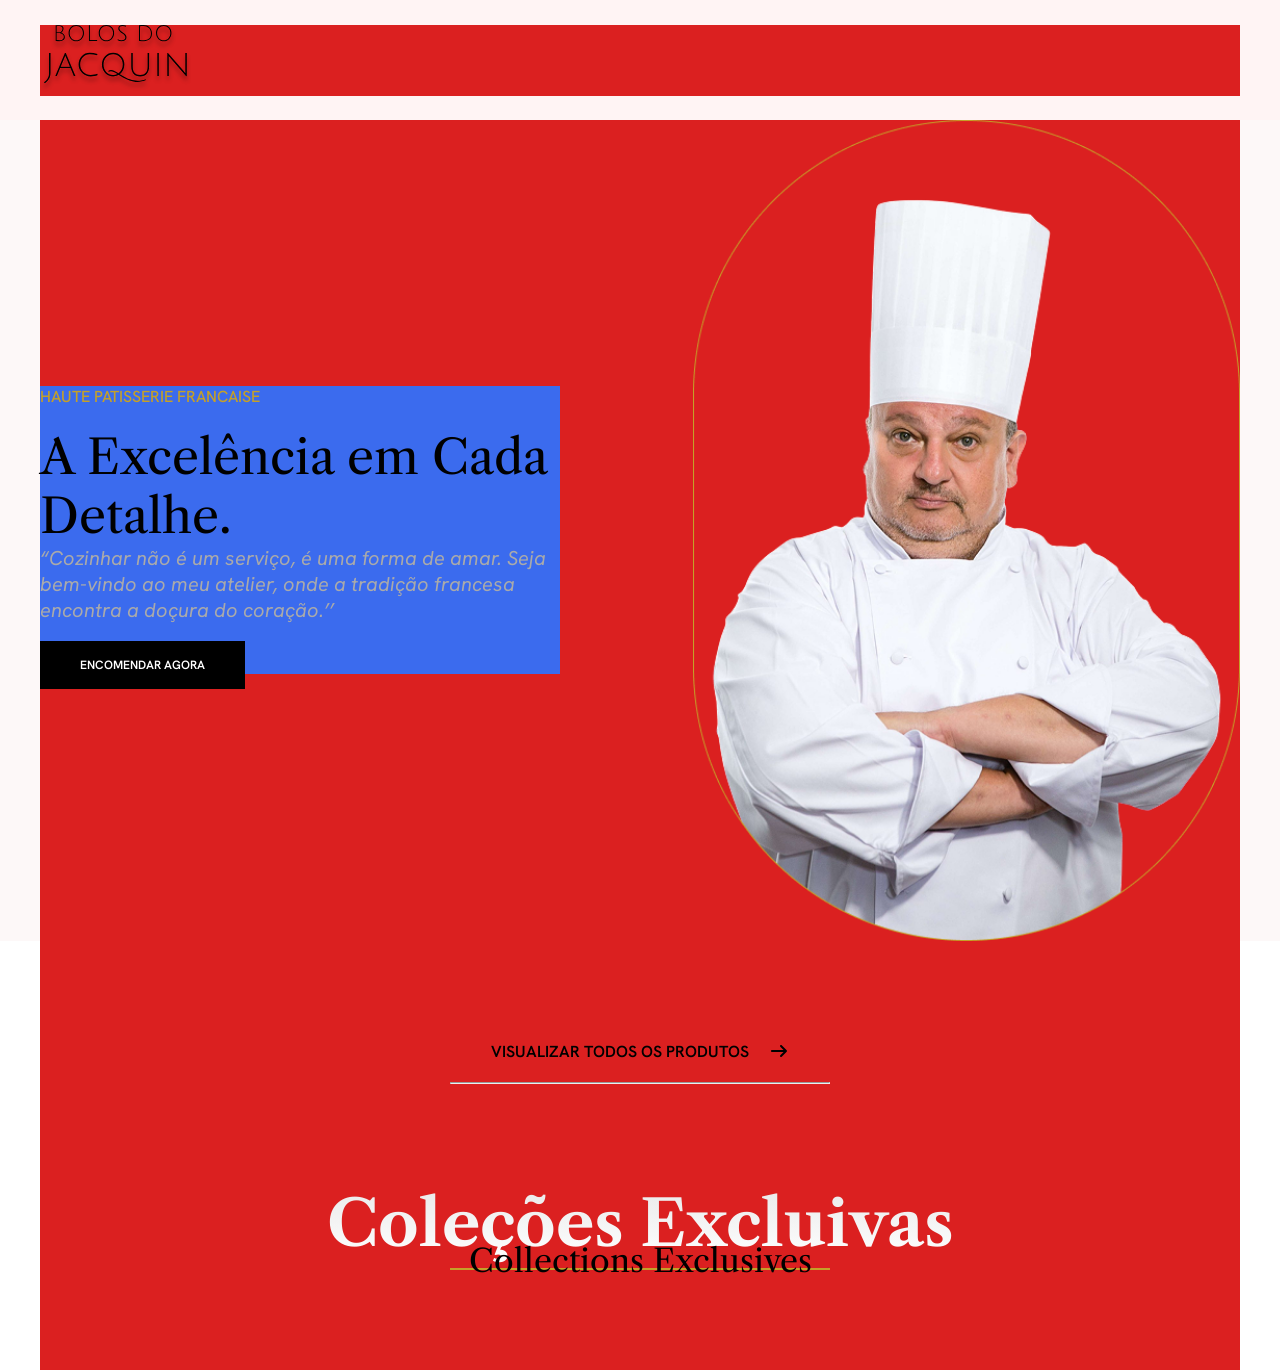
==== home/index.html @ c9e8b7fe "Inicio html e css pagina home" ====
<!DOCTYPE html>
<html lang="pt/br">

<head>
    <meta charset="UTF-8">
    <meta name="viewport" content="width=device-width, initial-scale=1.0">
    <title>Home - Bolos do Jacquin</title>
    <link rel="stylesheet" href="style.css">
    <link rel="preconnect" href="https://fonts.googleapis.com">
    <link rel="preconnect" href="https://fonts.gstatic.com" crossorigin>
    <link
        href="https://fonts.googleapis.com/css2?family=Hanken+Grotesk:ital,wght@0,100..900;1,100..900&family=Libre+Caslon+Text:ital,wght@0,400;0,700;1,400&display=swap"
        rel="stylesheet">
</head>

<body>
    <header class="home_cabecalho">
        <div class="home_container">
            <img src="../img/BOLOS DO JACQUIN.svg" alt="logo bolos do Jacquin">
        </div>
    </header>
    <main>
        <h1>página inicial bolos do Jacquin</h1>
        <section class="home_banner">
            <div class="home_container banner_container">
                <div class="box_texto_banner">
                    <span class="linha1">haute patisserie francaise</span><br>
                    <span class="linha2">A Excelência em Cada Detalhe.</span>
                    <p class="linha3">“Cozinhar não é um serviço, é uma forma de amar. Seja bem-vindo ao meu atelier,
                        onde a tradição francesa encontra a doçura do coração.’’</p>
                    <a class="linha4" href="">encomendar agora</a>
                </div>
                <img src="../img/jacquin né.png" alt="foto do Jacquin vestindo sua dólmã">
            </div>
        </section>

        <section class="home_container home_produtos">
            <div class="link_produtos">
                <div>
                    <a href="">visualizar todos os produtos</a>
                    <svg xmlns="http://www.w3.org/2000/svg"
                        viewBox="0 0 640 640"><!--!Font Awesome Free 7.3.1 by @fontawesome - https://fontawesome.com License - https://fontawesome.com/license/free Copyright 2026 Fonticons, Inc.-->
                        <path
                            d="M566.6 342.6C579.1 330.1 579.1 309.8 566.6 297.3L406.6 137.3C394.1 124.8 373.8 124.8 361.3 137.3C348.8 149.8 348.8 170.1 361.3 182.6L466.7 288L96 288C78.3 288 64 302.3 64 320C64 337.7 78.3 352 96 352L466.7 352L361.3 457.4C348.8 469.9 348.8 490.2 361.3 502.7C373.8 515.2 394.1 515.2 406.6 502.7L566.6 342.7z" />
                    </svg>
                </div>
                <hr>
            </div>

            <div class="home_subtitulo">
                <h2>Coleções Excluivas</h2>
                <span>Collections Exclusives</span>
                <hr>
            </div>
            <div></div>
        </section>
    </main>
</body>

</html>
---- home/style.css ----
*{
    margin: 0;
    padding: 0;
    box-sizing: border-box;
}

h1{
    position: absolute;
    width: 1px;
    height: 1px;
    margin: -1px;
    overflow: hidden;
}

/*------ CABECALHO ------*/
.home_cabecalho{
    background-color: #FFF4F4;
    height: 120px;
    display: flex;
justify-content: center;
align-items: center;
}

.home_container{
    background-color: rgb(219, 32, 32); 
    max-width: 1200px; /*Largura maxima 1200px*/
    width: 95%; /*largura 95%*/
    margin: 0 auto;
}

/*------ BANNER ------*/
.home_banner{
    background-color: #FDF8F8; 
}

.box_texto_banner{
    background-color: rgb(59, 107, 238); 
    font-family: "Hanken Grotesk", sans-serif;
    max-width: 520px;
}

.banner_container{
    display: flex;
    align-items: center;
    justify-content: space-between;
}

.banner_container img{
    width: 547px;
}

.linha1{
    color: #C5A028;
    font-size: 16px;
    font-weight: 500;
    text-transform: uppercase;
    margin-bottom: 20px;
    display: inline-block;
}

.linha2{
    font-family: "Libre Caslon Text", serif;
    font-size: 48px;
    margin-bottom: 20px;
}

.linha3{
    font-size: 20px;
    font-style: italic;
    color: #AAAAAA;
    margin-bottom: 30px;
}

.linha4{
    font-weight: 600;
    font-size: 12px;
    text-transform: uppercase;
    color: #FFFFFF;
    text-decoration: none;

    background-color: #000000;
    padding: 16px 40px;
}

/*------ PRODUTOS ------*/
.home_produtos{
    padding: 100px 0;
}

.link_produtos a{
     font-family: "Hanken Grotesk", sans-serif;
     font-weight: 600;
     font-size: 16px;
     text-transform: uppercase;

     text-decoration: none;
     color: #000000;
}

.link_produtos svg{
    width: 20px;
}

.link_produtos div{
    display: flex;
    align-items: center;
    justify-content: center;
    gap: 20px;
    margin-bottom: 20px
}

.link_produtos hr{
    max-width: 380px;
    width: 100%;
    margin: 0 auto;
}

.home_subtitulo{
    font-family: "Libre Caslon Text", serif;
    margin: 0 auto;
    /* background-color: rgb(240, 187, 42); */
    display: flex;
    flex-direction: column;
    align-items: center;
    position: relative; 
    margin-top: 100px;
}

.home_subtitulo h2{
    font-weight: 700;
    font-size: 64px;
    background-image: linear-gradient(0deg, #FFFFFF, #E9E9E9);

    background-clip: text;
    -webkit-background-clip: text;

    color: transparent;
    -webkit-text-fill-color: transparent;
}

.home_subtitulo span{
    font-size: 32px;
    position: absolute;
    bottom: -10px;
}

.home_subtitulo hr{
    max-width: 380px;
    width: 100%;
    background-color: #C5A028;
    margin-top: 5px;
    border: none;
    height: 2px;
}
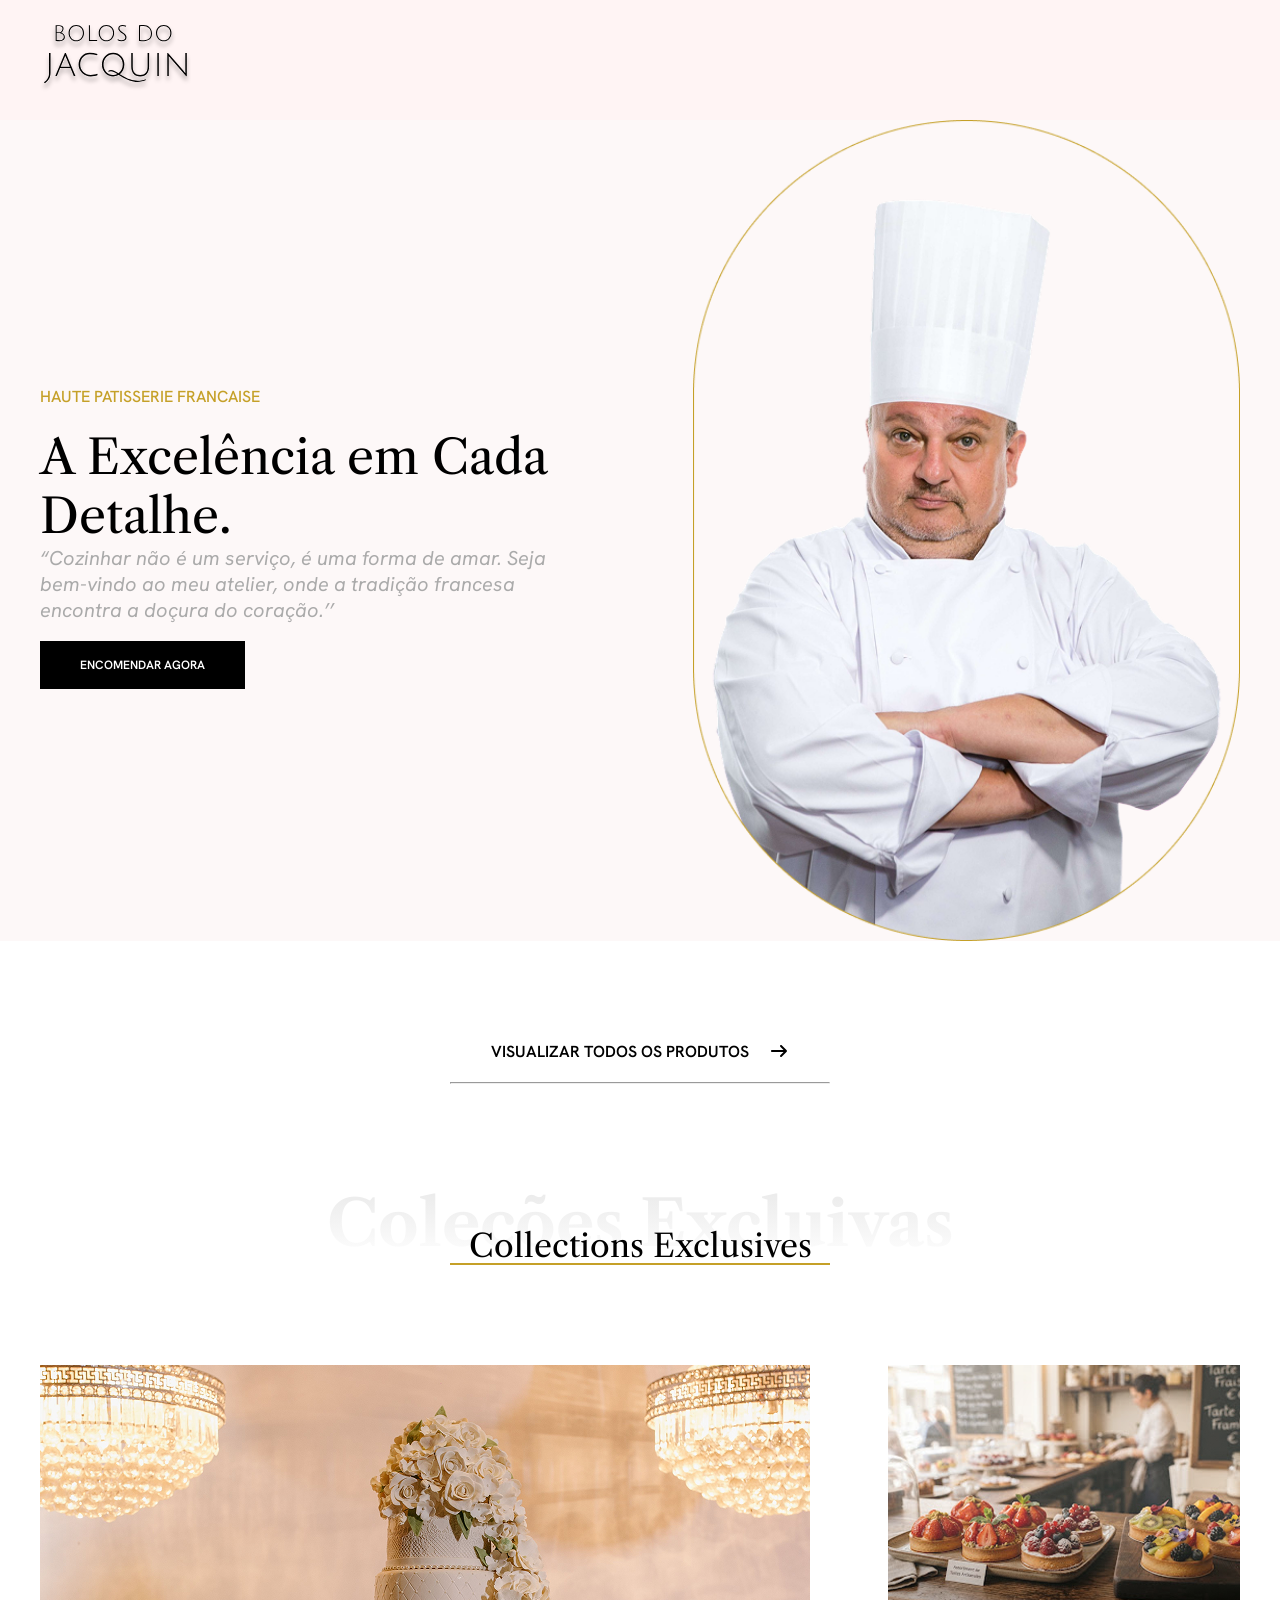
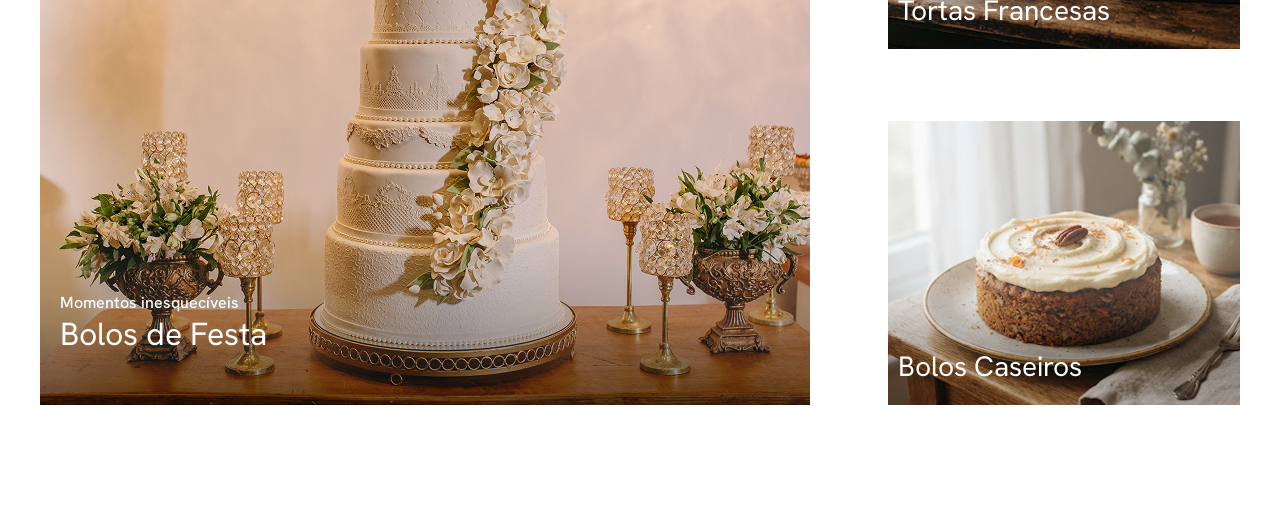
==== commit e412b2e2: "Seção de categorias finalizada" ====
--- a/home/index.html
+++ b/home/index.html
@@ -52,7 +52,28 @@
                 <span>Collections Exclusives</span>
                 <hr>
             </div>
-            <div></div>
+
+            <div class="container_categorias">
+                <a href="">
+                    <div class="img_categoria1">
+                        <span>Momentos inesquecíveis</span>
+                        <h3>Bolos de Festa</h3>
+                    </div>
+                </a>
+
+                <div class="col_categorias">
+                    <a href="">
+                        <div class="img_categoria2">
+                            <h3>Tortas Francesas</h3>
+                        </div>
+                    </a>
+                    <a href="">
+                        <div class="img_categoria3">
+                            <h3>Bolos Caseiros</h3>
+                        </div>
+                    </a>
+                </div>
+            </div>
         </section>
     </main>
 </body>
--- a/home/style.css
+++ b/home/style.css
@@ -22,7 +22,7 @@
 }
 
 .home_container{
-    background-color: rgb(219, 32, 32); 
+   /* background-color: rgb(219, 32, 32); */ 
     max-width: 1200px; /*Largura maxima 1200px*/
     width: 95%; /*largura 95%*/
     margin: 0 auto;
@@ -34,7 +34,7 @@
 }
 
 .box_texto_banner{
-    background-color: rgb(59, 107, 238); 
+   /* background-color: rgb(59, 107, 238); */ 
     font-family: "Hanken Grotesk", sans-serif;
     max-width: 520px;
 }
@@ -124,6 +124,7 @@
     align-items: center;
     position: relative; 
     margin-top: 100px;
+    margin-bottom: 100px;
 }
 
 .home_subtitulo h2{
@@ -142,13 +143,72 @@
     font-size: 32px;
     position: absolute;
     bottom: -10px;
+    margin-bottom: 10px;
 }
 
 .home_subtitulo hr{
     max-width: 380px;
     width: 100%;
     background-color: #C5A028;
-    margin-top: 5px;
     border: none;
     height: 2px;
+}
+
+.img_categoria1{
+    background-image: url(../img/bolo\ chique.png);
+    width: 770px;
+    height: 640px;
+    display: flex;
+    flex-direction: column;
+    justify-content: flex-end;
+    padding: 50px 20px;
+}
+
+.container_categorias{
+    display: flex;
+    justify-content: space-between;
+    width: 100%;
+}
+
+.container_categorias a{
+    color: #FFFFFF;
+    text-decoration: none;
+}
+
+.img_categoria1 span{
+    font-family: "Hanken Grotesk", sans-serif;
+    font-weight: 500;
+}
+
+.img_categoria1 h3{
+    font-size: 32px;
+}
+
+.home_produtos h3{
+    font-family: "Hanken Grotesk", sans-serif;
+    font-weight: 400;
+}
+
+.col_categorias{
+    display: flex;
+    flex-direction: column;
+    justify-content: space-between;
+}
+
+.img_categoria2{
+    background-image: url(../img/torta.png);
+}
+
+.img_categoria3{
+    background-image: url(../img/bolo.png);
+}
+
+.img_categoria2,
+.img_categoria3{
+    width: 352px;
+    height: 284px;
+    display: flex;
+    align-items: flex-end;
+    padding: 20px 10px;
+    font-size: 24px;
 }
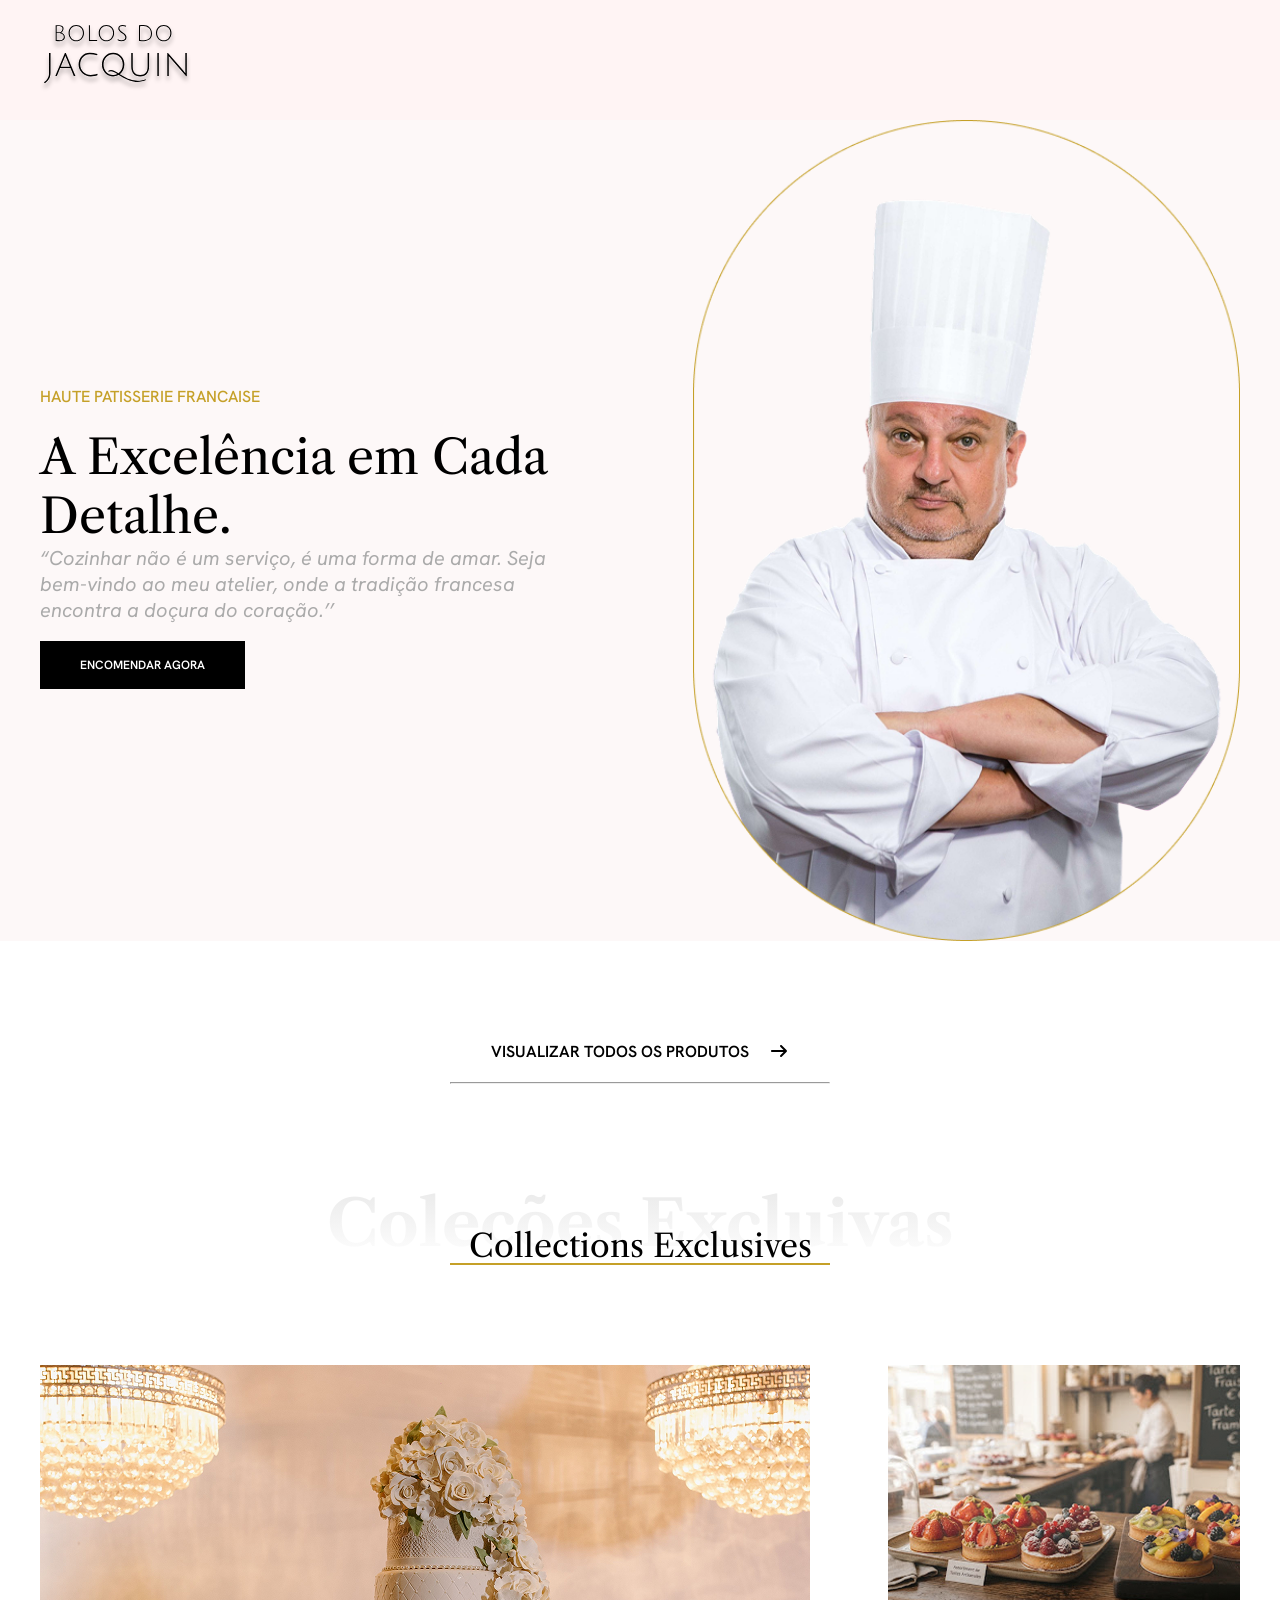
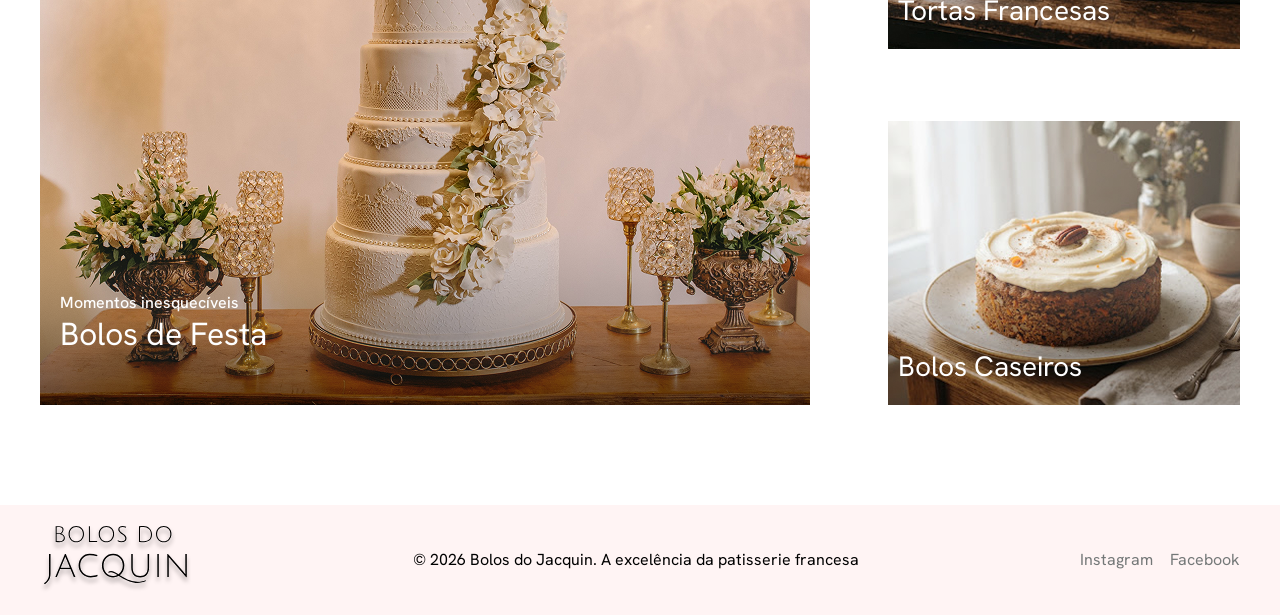
==== commit 8c05f24e: "inicio da pagina de cadastro e listagem de produtos" ====
--- a/home/index.html
+++ b/home/index.html
@@ -76,6 +76,16 @@
             </div>
         </section>
     </main>
+    <footer>
+        <div class="home_container footer_container">
+            <img src="../img/BOLOS DO JACQUIN.svg" alt="logo bolos do jacquin">
+            <span>© 2026 Bolos do Jacquin. A excelência da patisserie francesa</span>
+            <nav class="nav_footer">
+                <a href="">Instagram</a>
+                <a href="">Facebook</a>
+            </nav>
+        </div>
+    </footer>
 </body>
 
 </html>
--- a/home/style.css
+++ b/home/style.css
@@ -211,4 +211,35 @@
     align-items: flex-end;
     padding: 20px 10px;
     font-size: 24px;
+}
+
+/*------ FOOTER ------*/
+
+footer{
+    background-color: #FFF4F4;
+    height: 110px;
+    display: flex;
+    justify-content: center;
+}
+
+.footer_container{
+    display: flex;
+    justify-content: space-between;
+    align-items: center;
+}
+
+.nav_footer{
+    display: flex;
+    justify-content: space-between;
+    width: 160px;
+}
+
+.footer_container span,
+.nav_footer a{
+    font-family: "Hanken Grotesk", sans-serif;
+}
+
+.nav_footer a{
+    text-decoration: none;
+    color: #747878;
 }
